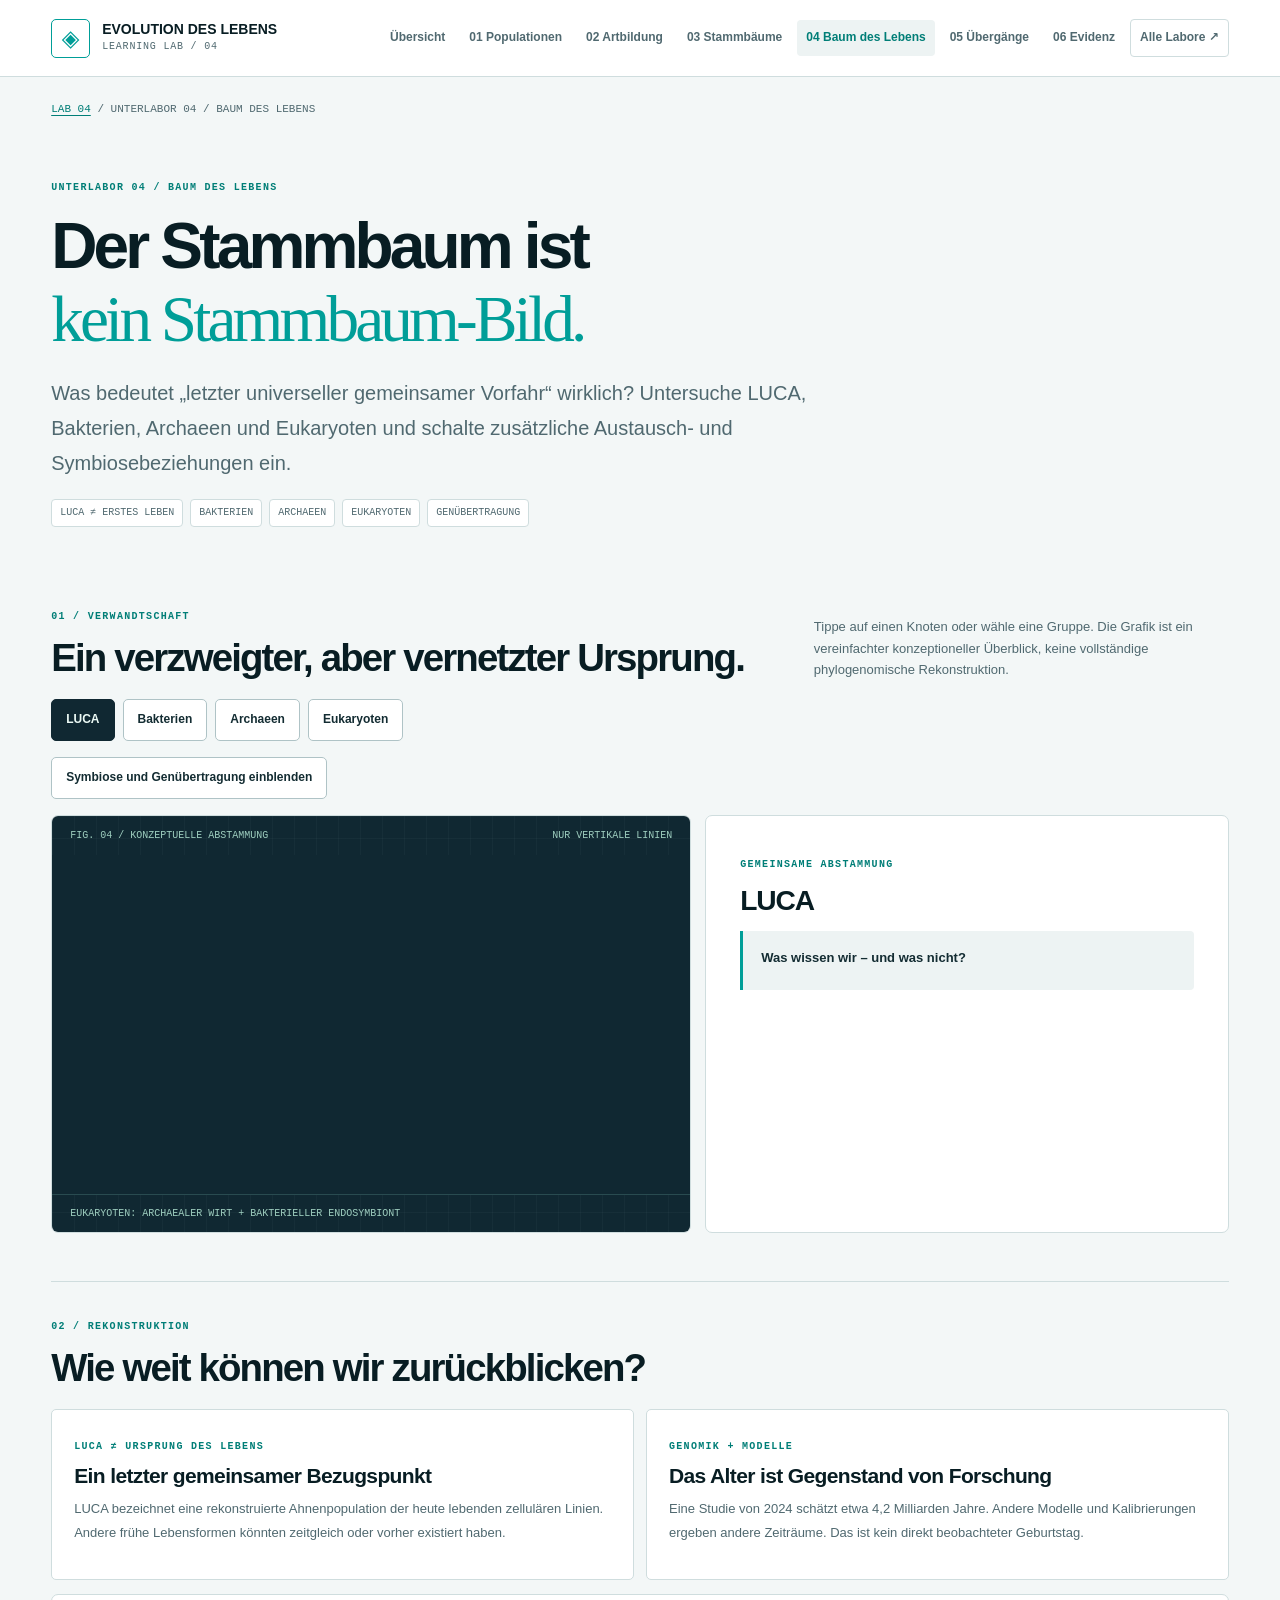
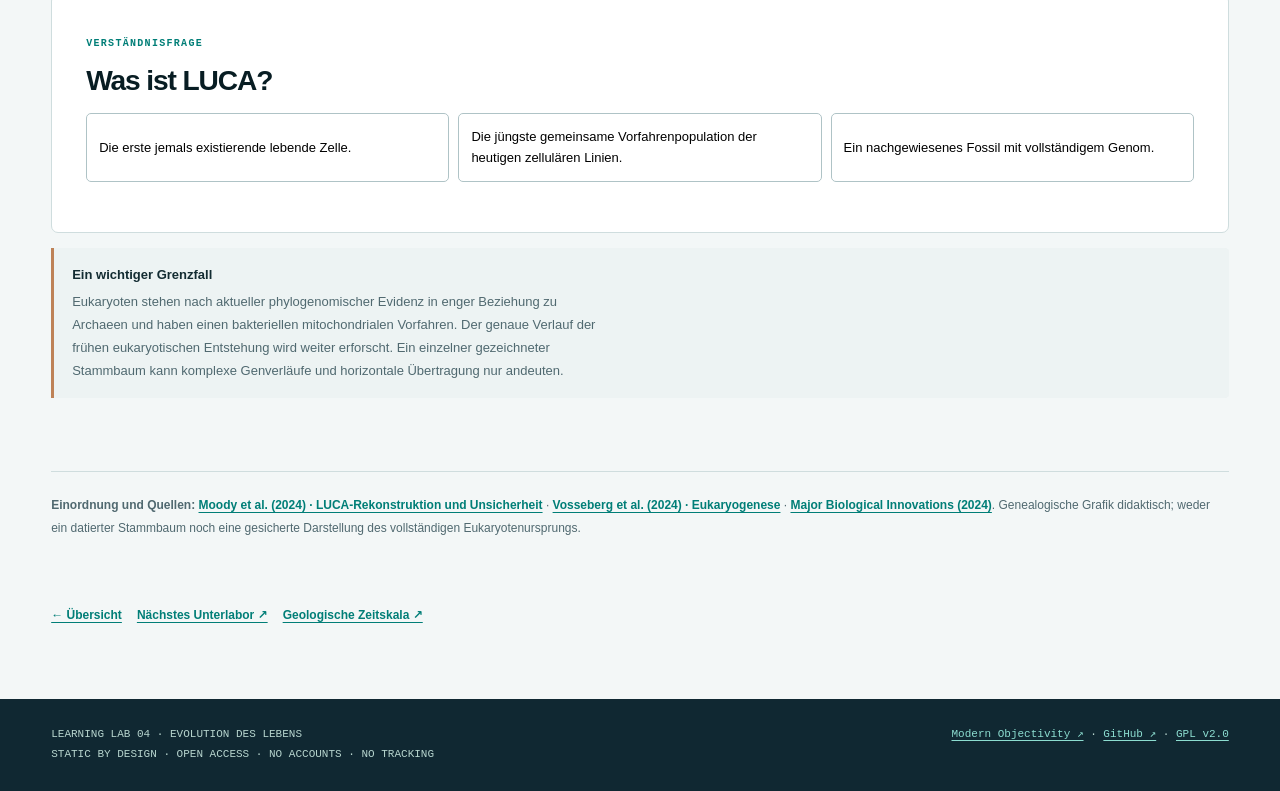
==== 04_baum_des_lebens.html @ 4cb16451 "feat: add interactive phylogenetic inference and LUCA tree exploration" ====
<!doctype html><html lang="de"><head><meta charset="utf-8"><meta name="viewport" content="width=device-width,initial-scale=1"><meta name="theme-color" content="#f3f7f7"><meta name="description" content="Was bedeutet „letzter universeller gemeinsamer Vorfahr“ wirklich? Untersuche LUCA, Bakterien, Archaeen und Eukaryoten und schalte zusätzliche Austausch- und Symbiosebeziehungen ein."><title>LUCA und der Baum des Lebens – Evolution des Lebens · LAB 04</title>
<link rel="stylesheet" href="modern-objectivity.css"><link rel="stylesheet" href="evolution.css"><script defer src="evolution-labs.js"></script></head>
<body data-module="04"><a class="ev-skip" href="#main">Zum Inhalt springen</a>
<header class="ev-header"><div class="ev-wrap ev-header-inner"><a class="ev-brand" href="index.html"><span aria-hidden="true">◈</span><span><strong>EVOLUTION DES LEBENS</strong><small>LEARNING LAB / 04</small></span></a><nav class="ev-nav" aria-label="Labornavigation"><a href="index.html">Übersicht</a><a href="01_populationen.html">01 Populationen</a><a href="02_artbildung.html">02 Artbildung</a><a href="03_stammbaeume.html">03 Stammbäume</a><a href="04_baum_des_lebens.html" aria-current="page">04 Baum des Lebens</a><a href="05_uebergaenge.html">05 Übergänge</a><a href="06_evidenz.html">06 Evidenz</a><a class="ev-home" href="https://philippklinz.github.io/learning-labs/">Alle Labore ↗</a></nav></div></header>
<main id="main" class="ev-wrap"><div class="ev-crumb"><a href="index.html">LAB 04</a> / UNTERLABOR 04 / BAUM DES LEBENS</div><section class="ev-intro"><span class="ev-eye">UNTERLABOR 04 / BAUM DES LEBENS</span><h1>Der Stammbaum ist<br><em>kein Stammbaum-Bild.</em></h1><p>Was bedeutet „letzter universeller gemeinsamer Vorfahr“ wirklich? Untersuche LUCA, Bakterien, Archaeen und Eukaryoten und schalte zusätzliche Austausch- und Symbiosebeziehungen ein.</p><div class="ev-tags"><span>LUCA ≠ ERSTES LEBEN</span><span>BAKTERIEN</span><span>ARCHAEEN</span><span>EUKARYOTEN</span><span>GENÜBERTRAGUNG</span></div></section>

<section class="ev-lab-section"><div class="ev-lab-head"><div><span class="ev-eye">01 / VERWANDTSCHAFT</span><h2>Ein verzweigter, aber vernetzter Ursprung.</h2></div><p>Tippe auf einen Knoten oder wähle eine Gruppe. Die Grafik ist ein vereinfachter konzeptioneller Überblick, keine vollständige phylogenomische Rekonstruktion.</p></div>
<div class="ev-buttons" id="life-nodes" role="group" aria-label="Lebensgruppen ansehen">
<button type="button" class="ev-button" data-node="luca" aria-pressed="true">LUCA</button>
<button type="button" class="ev-button" data-node="bacteria" aria-pressed="false">Bakterien</button>
<button type="button" class="ev-button" data-node="archaea" aria-pressed="false">Archaeen</button>
<button type="button" class="ev-button" data-node="euk" aria-pressed="false">Eukaryoten</button></div>
<div class="ev-buttons"><button type="button" id="life-connections" class="ev-button" aria-pressed="false">Symbiose und Genübertragung einblenden</button></div>
<div class="ev-grid"><div class="ev-pane"><div class="ev-dark"><div class="ev-dark-head"><span>FIG. 04 / KONZEPTUELLE ABSTAMMUNG</span><span id="life-mode-label">NUR VERTIKALE LINIEN</span></div>
<svg id="life-tree" class="ev-chart" viewBox="0 0 640 340" role="img" aria-label="Vereinfachte Beziehungen von LUCA zu Bakterien, Archaeen und Eukaryoten. Verbindungswege können eingeschaltet werden."></svg><div class="ev-dark-foot">EUKARYOTEN: ARCHAEALER WIRT + BAKTERIELLER ENDOSYMBIONT</div></div></div>
<div class="ev-pane"><div class="ev-pad"><span class="ev-eye" id="life-tag">GEMEINSAME ABSTAMMUNG</span><h3 id="life-title">LUCA</h3><p id="life-description"></p><div class="ev-info"><strong>Was wissen wir – und was nicht?</strong><p id="life-limit"></p></div><p style="margin-top:18px" id="life-source"></p></div></div></div></section>
<section class="ev-lab-section"><div class="ev-lab-head"><div><span class="ev-eye">02 / REKONSTRUKTION</span><h2>Wie weit können wir zurückblicken?</h2></div></div>
<div class="ev-case"><article class="ev-case-card"><span class="ev-eye">LUCA ≠ URSPRUNG DES LEBENS</span><h3>Ein letzter gemeinsamer Bezugspunkt</h3><p>LUCA bezeichnet eine rekonstruierte Ahnenpopulation der heute lebenden zellulären Linien. Andere frühe Lebensformen könnten zeitgleich oder vorher existiert haben.</p></article>
<article class="ev-case-card"><span class="ev-eye">GENOMIK + MODELLE</span><h3>Das Alter ist Gegenstand von Forschung</h3><p>Eine Studie von 2024 schätzt etwa 4,2 Milliarden Jahre. Andere Modelle und Kalibrierungen ergeben andere Zeiträume. Das ist kein direkt beobachteter Geburtstag.</p></article></div>
<div class="ev-pane ev-pad" style="margin-top:14px"><span class="ev-eye">VERSTÄNDNISFRAGE</span><h3>Was ist LUCA?</h3><div class="ev-answer" id="life-question" data-answer="1"><button type="button">Die erste jemals existierende lebende Zelle.</button><button type="button">Die jüngste gemeinsame Vorfahrenpopulation der heutigen zellulären Linien.</button><button type="button">Ein nachgewiesenes Fossil mit vollständigem Genom.</button></div><div class="ev-feedback" id="life-quiz-feedback" role="status" aria-live="polite"></div></div>
<div class="ev-info warning" style="margin-top:15px"><strong>Ein wichtiger Grenzfall</strong><p>Eukaryoten stehen nach aktueller phylogenomischer Evidenz in enger Beziehung zu Archaeen und haben einen bakteriellen mitochondrialen Vorfahren. Der genaue Verlauf der frühen eukaryotischen Entstehung wird weiter erforscht. Ein einzelner gezeichneter Stammbaum kann komplexe Genverläufe und horizontale Übertragung nur andeuten.</p></div>
</section><section class="ev-scientific" aria-label="Wissenschaftliche Quellen"><strong>Einordnung und Quellen:</strong> <a href="https://www.nature.com/articles/s41559-024-02461-1" target="_blank" rel="noopener noreferrer">Moody et al. (2024) · LUCA-Rekonstruktion und Unsicherheit</a> · <a href="https://www.nature.com/articles/s41586-024-07677-6" target="_blank" rel="noopener noreferrer">Vosseberg et al. (2024) · Eukaryogenese</a> · <a href="https://pmc.ncbi.nlm.nih.gov/articles/PMC11071111/" target="_blank" rel="noopener noreferrer">Major Biological Innovations (2024)</a>. Genealogische Grafik didaktisch; weder ein datierter Stammbaum noch eine gesicherte Darstellung des vollständigen Eukaryotenursprungs.</section><nav class="ev-bottom-nav" aria-label="Weiterlernen"><a href="index.html">← Übersicht</a><a href="05_uebergaenge.html">Nächstes Unterlabor ↗</a><a href="https://philippklinz.github.io/lab-early-earth/02_zeitmassstab.html">Geologische Zeitskala ↗</a></nav></main>
<footer class="ev-footer"><div class="ev-wrap ev-footer-inner"><span>LEARNING LAB 04 · EVOLUTION DES LEBENS<br>STATIC BY DESIGN · OPEN ACCESS · NO ACCOUNTS · NO TRACKING</span><span><a href="https://philippklinz.github.io/modern-objectivity-style/">Modern Objectivity ↗</a> · <a href="https://github.com/philippklinz/lab-evolution">GitHub ↗</a> · <a href="LICENSE">GPL v2.0</a></span></div></footer></body></html>
---- modern-objectivity.css ----
/*
Modern Objectivity — Laboratory Style Kit v0.1
GPL-2.0-only • practical reference implementation, not a universal brand.
Semantic tokens are intentionally overridable for each laboratory stage.
*/
:root {
  color-scheme: light;
  --mo-font: "Liberation Sans", "DejaVu Sans", Arial, sans-serif;
  --mo-mono: "Liberation Mono", "DejaVu Sans Mono", Consolas, monospace;
  --mo-serif: "Liberation Serif", Georgia, serif;
  --mo-bg: #f3f7f7;
  --mo-surface: #ffffff;
  --mo-surface-2: #edf3f3;
  --mo-surface-3: #e3eded;
  --mo-text: #132c32;
  --mo-text-strong: #081d23;
  --mo-muted: #506970;
  --mo-border: #cfddde;
  --mo-border-strong: #afc3c6;
  --mo-accent: #007e77;
  --mo-accent-active: #00625f;
  --mo-accent-light: #d9f5ef;
  --mo-accent-glow: #13d4b8;
  --mo-focus: #0b9fbe;
  --mo-danger: #b83d42;
  --mo-danger-bg: #fff0f0;
  --mo-warning: #986213;
  --mo-warning-bg: #fff4dd;
  --mo-ok: #147b58;
  --mo-ok-bg: #e1f6eb;
  --mo-info: #285f9c;
  --mo-info-bg: #e9f3fc;
  --mo-rail: #0b1d23;
  --mo-rail-text: #e0f2f2;
  --mo-rail-muted: #94b0b5;
  --mo-shadow: 0 14px 40px rgba(12, 45, 50, .07);
  --mo-radius: 9px;
  --mo-radius-sm: 5px;
  --mo-space-1: 4px;
  --mo-space-2: 8px;
  --mo-space-3: 12px;
  --mo-space-4: 16px;
  --mo-space-5: 20px;
  --mo-space-6: 24px;
  --mo-space-8: 32px;
  --mo-space-10: 40px;
  --mo-space-12: 48px;
  --mo-page-width: 1280px;
}
[data-theme="dark"] {
  color-scheme: dark;
  --mo-bg: #08191e;
  --mo-surface: #10272d;
  --mo-surface-2: #162f35;
  --mo-surface-3: #1e3a42;
  --mo-text: #d7e8e9;
  --mo-text-strong: #f4fbfa;
  --mo-muted: #a2bac0;
  --mo-border: #2a4a52;
  --mo-border-strong: #41616b;
  --mo-accent: #49d9c6;
  --mo-accent-active: #82eee0;
  --mo-accent-light: #16443f;
  --mo-accent-glow: #5ef6dd;
  --mo-focus: #81d8ff;
  --mo-danger: #ff949b;
  --mo-danger-bg: #3c252a;
  --mo-warning: #f5ca75;
  --mo-warning-bg: #3c321f;
  --mo-ok: #7ee6b8;
  --mo-ok-bg: #173d34;
  --mo-info: #9ccaff;
  --mo-info-bg: #20354d;
  --mo-shadow: 0 16px 44px rgba(0, 0, 0, .18);
}
*, *::before, *::after { box-sizing: border-box; }
html { scroll-behavior: smooth; scroll-padding-top: 24px; }
body { margin: 0; background: var(--mo-bg); color: var(--mo-text); font: 400 15px/1.62 var(--mo-font); -webkit-font-smoothing: antialiased; }
button, input, textarea, select { font: inherit; }
button { cursor: pointer; }
a { color: var(--mo-accent); text-underline-offset: 3px; }
a:hover { color: var(--mo-accent-active); }
:focus-visible { outline: 3px solid var(--mo-focus) !important; outline-offset: 3px; }
::selection { background: var(--mo-accent); color: #fff; }
h1,h2,h3,h4,p,figure { margin-top: 0; }
h1,h2,h3,h4 { color: var(--mo-text-strong); line-height: 1.18; letter-spacing: -.028em; }
h1 { font-size: clamp(2.4rem, 5vw, 4.8rem); font-weight: 650; }
h2 { font-size: clamp(1.6rem, 2.5vw, 2.6rem); font-weight: 650; }
h3 { font-size: 1.12rem; letter-spacing: -.015em; }
p { max-width: 75ch; }
small, .mo-small { font-size: .81rem; }
.mo-mono, code, pre, kbd { font-family: var(--mo-mono); font-variant-numeric: tabular-nums; }
code { font-size: .89em; }
.mo-tabular { font-variant-numeric: tabular-nums; font-feature-settings: "tnum"; }
.mo-muted { color: var(--mo-muted); }
.mo-eyebrow, .mo-kicker { display:block; font: 700 11px/1.5 var(--mo-mono); text-transform: uppercase; letter-spacing: .13em; color: var(--mo-accent); }
.mo-kicker { margin-bottom: 12px; }
.mo-lead { font-size: clamp(1.05rem, 1.6vw, 1.3rem); line-height: 1.65; color: var(--mo-muted); max-width: 69ch; }
.mo-strong { font-weight: 700; }
.mo-rule { border: 0; border-top: 1px solid var(--mo-border); margin: 28px 0; }
.mo-sr-only { position: absolute!important; width:1px!important; height:1px!important; overflow:hidden!important; clip:rect(0,0,0,0)!important; white-space:nowrap!important; }

/* Shell / page */
.mo-shell { display:grid; grid-template-columns: 254px minmax(0,1fr); min-height:100vh; }
.mo-sidebar { background: var(--mo-rail); color: var(--mo-rail-text); padding: 28px 18px; min-width:0; position:sticky; top:0; height:100vh; overflow-y:auto; display:flex; flex-direction:column; gap:28px; }
.mo-brand { display:flex; align-items:center; gap:12px; text-decoration:none; color:var(--mo-rail-text); line-height:1.2; font-weight:700; letter-spacing:.01em; font-size:14px; }
.mo-brand:hover { color:var(--mo-rail-text); }
.mo-brand-mark { width:35px; height:35px; flex:none; display:grid; place-items:center; color:#71eedb; background:linear-gradient(135deg,#123f40,#0b232a); border:1px solid #39746f; border-radius:8px; font:700 18px var(--mo-mono); }
.mo-brand small { display:block; margin-top:3px; color:var(--mo-rail-muted); font:400 10px var(--mo-mono); letter-spacing:.08em; text-transform:uppercase; }
.mo-nav-group { margin-bottom:17px; }
.mo-nav-title { font:700 10px/1.5 var(--mo-mono); color:#7ca5a8; text-transform:uppercase; letter-spacing:.15em; padding:0 12px; margin-bottom:7px; }
.mo-nav { display:grid; gap:3px; }
.mo-nav a { display:flex; align-items:center; justify-content:space-between; gap:8px; padding:9px 12px; border-radius:6px; color:var(--mo-rail-muted); text-decoration:none; font-size:13px; transition:background .15s,color .15s; }
.mo-nav a:hover,.mo-nav a[aria-current="page"],.mo-nav a.is-active { color:#f0ffff; background:#18363c; }
.mo-nav a[aria-current="page"]::after,.mo-nav a.is-active::after { content:""; width:5px; height:5px; border-radius:50%; background:#5ae6ce; }
.mo-sidebar-foot { margin-top:auto; padding:15px 12px 0; border-top:1px solid #2d4b50; color:var(--mo-rail-muted); font:11px/1.6 var(--mo-mono); }
.mo-main { min-width:0; }
.mo-topbar { display:flex; justify-content:space-between; align-items:center; gap:16px; min-height:68px; border-bottom:1px solid var(--mo-border); padding:14px clamp(22px,4vw,56px); background:var(--mo-surface); }
.mo-topbar-path { font:12px var(--mo-mono); color:var(--mo-muted); word-break:break-word; }
.mo-topbar-path strong { color:var(--mo-text-strong); font-weight:700; }
.mo-topbar-actions { display:flex; gap:9px; align-items:center; flex-wrap:wrap; }
.mo-content { width:min(100%, var(--mo-page-width)); margin:0 auto; padding:38px clamp(20px,4vw,56px) 90px; }
.mo-section { padding-top:46px; padding-bottom:46px; border-bottom:1px solid var(--mo-border); }
.mo-section-head { display:flex; justify-content:space-between; align-items:end; gap:22px; margin-bottom:25px; }
.mo-section-head h2 { margin:0 0 7px; }
.mo-section-head p { margin:0; color:var(--mo-muted); }
.mo-hero { position:relative; isolation:isolate; overflow:hidden; background:#0b2229; border-radius:14px; padding:clamp(30px,6vw,74px); color:#e5f6f4; min-height:385px; display:flex; flex-direction:column; justify-content:center; margin-bottom:12px; }
.mo-hero::before { content:""; position:absolute; inset:0; z-index:-2; background-image:linear-gradient(rgba(111,199,192,.06) 1px,transparent 1px),linear-gradient(90deg,rgba(111,199,192,.06) 1px,transparent 1px); background-size:32px 32px; mask-image:linear-gradient(to left,black,transparent 80%); }
.mo-hero::after { content:""; position:absolute; right:-110px; top:-125px; width:490px; aspect-ratio:1; z-index:-1; background:radial-gradient(circle at 45% 45%,transparent 18%,rgba(48,235,199,.46) 18.3%,transparent 18.8%,transparent 31%,rgba(48,235,199,.24) 31.3%,transparent 31.8%,transparent 49%,rgba(48,235,199,.14) 49.3%,transparent 49.8%); transform:rotate(-18deg); }
.mo-hero h1 { color:#fff; max-width:720px; margin:18px 0 18px; letter-spacing:-.055em; }
.mo-hero p { color:#b1d3d5; font-size:18px; max-width:590px; }
.mo-hero .mo-eyebrow { color:#64e8d1; }
.mo-hero-actions { display:flex; gap:10px; flex-wrap:wrap; margin-top:17px; }

/* Layout */
.mo-grid { display:grid; gap:16px; }
.mo-grid-2 { grid-template-columns:repeat(2,minmax(0,1fr)); }
.mo-grid-3 { grid-template-columns:repeat(3,minmax(0,1fr)); }
.mo-grid-4 { grid-template-columns:repeat(4,minmax(0,1fr)); }
.mo-flex { display:flex; align-items:center; gap:12px; }
.mo-between { display:flex; align-items:center; justify-content:space-between; gap:12px; }
.mo-wrap { flex-wrap:wrap; }
.mo-stack { display:grid; gap:14px; }
.mo-panel, .mo-card { background:var(--mo-surface); border:1px solid var(--mo-border); border-radius:var(--mo-radius); }
.mo-panel { padding:24px; }
.mo-card { padding:22px; box-shadow:var(--mo-shadow); }
.mo-card-head { display:flex; justify-content:space-between; align-items:center; gap:12px; margin-bottom:15px; }
.mo-card-head h3 { margin:0; }
.mo-stat { display:flex; flex-direction:column; gap:5px; min-width:0; }
.mo-stat-value { font:650 clamp(1.6rem,2.6vw,2.4rem)/1.13 var(--mo-mono); color:var(--mo-text-strong); letter-spacing:-.055em; }
.mo-stat-label { font-size:12px; color:var(--mo-muted); }
.mo-stat-foot { font:11px var(--mo-mono); color:var(--mo-accent); margin-top:8px; }

/* Controls */
.mo-btn { display:inline-flex; align-items:center; justify-content:center; gap:8px; appearance:none; padding:10px 15px; min-height:39px; color:var(--mo-text); background:var(--mo-surface); border:1px solid var(--mo-border-strong); border-radius:var(--mo-radius-sm); font:700 12px/1.3 var(--mo-font); text-decoration:none; transition:background .13s,border-color .13s,transform .13s; white-space:nowrap; }
.mo-btn:hover { background:var(--mo-surface-2); color:var(--mo-text-strong); border-color:var(--mo-accent); }
.mo-btn:active { transform:translateY(1px); }
.mo-btn:disabled { opacity:.48; cursor:not-allowed; transform:none; }
.mo-btn-primary { color:#fff; background:#007e77; border-color:#007e77; }
.mo-btn-primary:hover { color:#fff; background:#00635e; border-color:#00635e; }
.mo-btn-quiet { background:transparent; border-color:transparent; }
.mo-btn-quiet:hover { background:var(--mo-surface-2); }
.mo-btn-danger { color:var(--mo-danger); border-color:var(--mo-danger); }
.mo-btn-sm { min-height:32px; padding:7px 11px; font-size:11px; }
.mo-btn-lg { min-height:47px; padding:12px 21px; }
.mo-btn-on-dark { background:#1a494a; color:#e9fffc; border-color:#3d817b; }
.mo-btn-on-dark:hover { background:#23605f; border-color:#69d7ca; color:#fff; }
.mo-field { display:grid; gap:7px; min-width:0; }
.mo-field-label { font-size:12px; font-weight:700; color:var(--mo-text-strong); }
.mo-field-help { font-size:11px; color:var(--mo-muted); }
.mo-input,.mo-select,.mo-textarea { width:100%; min-height:41px; border:1px solid var(--mo-border-strong); border-radius:var(--mo-radius-sm); background:var(--mo-surface); color:var(--mo-text-strong); padding:9px 11px; outline:none; }
.mo-input::placeholder,.mo-textarea::placeholder { color:var(--mo-muted); opacity:.85; }
.mo-input:focus,.mo-select:focus,.mo-textarea:focus { border-color:var(--mo-accent); box-shadow:0 0 0 3px var(--mo-accent-light); }
.mo-input:disabled,.mo-select:disabled { opacity:.55; }
.mo-input[aria-invalid="true"] { border-color:var(--mo-danger); }
.mo-textarea { min-height:106px; resize:vertical; }
.mo-check { display:inline-flex; align-items:center; gap:9px; color:var(--mo-text); font-size:13px; cursor:pointer; }
.mo-check input { accent-color:var(--mo-accent); width:17px; height:17px; }
.mo-range { width:100%; accent-color:var(--mo-accent); cursor:pointer; }
.mo-switch { display:inline-flex; align-items:center; gap:10px; font-size:12px; cursor:pointer; }
.mo-switch input { appearance:none; width:38px; height:22px; border-radius:30px; border:1px solid var(--mo-border-strong); background:var(--mo-surface-3); position:relative; transition:background .15s; }
.mo-switch input::after { content:""; width:16px; height:16px; top:2px; left:2px; border-radius:50%; position:absolute; background:var(--mo-muted); transition:transform .15s, background .15s; }
.mo-switch input:checked { background:var(--mo-accent); border-color:var(--mo-accent); }
.mo-switch input:checked::after { transform:translateX(16px); background:#fff; }
.mo-switch input:focus-visible { outline:3px solid var(--mo-focus); outline-offset:2px; }

/* Status, notes, progress */
.mo-badge { display:inline-flex; gap:7px; align-items:center; min-height:23px; padding:2px 8px; font:700 10px/1.4 var(--mo-mono); text-transform:uppercase; letter-spacing:.045em; border:1px solid var(--mo-border); border-radius:4px; color:var(--mo-muted); background:var(--mo-surface-2); }
.mo-badge::before { content:""; width:6px; height:6px; border-radius:50%; background:currentColor; }
.mo-badge-success { color:var(--mo-ok); border-color:color-mix(in srgb,var(--mo-ok) 25%,var(--mo-border)); background:var(--mo-ok-bg); }
.mo-badge-warning { color:var(--mo-warning); border-color:color-mix(in srgb,var(--mo-warning) 25%,var(--mo-border)); background:var(--mo-warning-bg); }
.mo-badge-danger { color:var(--mo-danger); border-color:color-mix(in srgb,var(--mo-danger) 25%,var(--mo-border)); background:var(--mo-danger-bg); }
.mo-badge-info { color:var(--mo-info); border-color:color-mix(in srgb,var(--mo-info) 25%,var(--mo-border)); background:var(--mo-info-bg); }
.mo-note { display:flex; align-items:flex-start; gap:13px; padding:14px 16px; border-left:3px solid var(--mo-accent); background:var(--mo-accent-light); color:var(--mo-text); border-radius:0 var(--mo-radius-sm) var(--mo-radius-sm) 0; font-size:13px; }
.mo-note-warning { border-color:var(--mo-warning); background:var(--mo-warning-bg); }
.mo-note-danger { border-color:var(--mo-danger); background:var(--mo-danger-bg); }
.mo-progress { height:6px; width:100%; overflow:hidden; border-radius:10px; background:var(--mo-surface-3); }
.mo-progress > span { display:block; height:100%; border-radius:10px; background:var(--mo-accent); transition:width .25s ease; }
.mo-meter { display:grid; gap:8px; }
.mo-meter-label { display:flex; justify-content:space-between; font:11px var(--mo-mono); gap:8px; color:var(--mo-muted); }
.mo-meter-label strong { color:var(--mo-text-strong); }

/* Tabs */
.mo-tabs { display:flex; gap:4px; flex-wrap:wrap; border-bottom:1px solid var(--mo-border); margin-bottom:19px; }
.mo-tab { appearance:none; background:transparent; border:0; border-bottom:2px solid transparent; color:var(--mo-muted); padding:10px 15px 12px; margin-bottom:-1px; font:700 12px var(--mo-font); }
.mo-tab[aria-selected="true"] { color:var(--mo-accent); border-bottom-color:var(--mo-accent); }
.mo-tab:hover { color:var(--mo-text-strong); background:var(--mo-surface-2); }
[role="tabpanel"][hidden] { display:none!important; }

/* Tables and data */
.mo-table-wrap { width:100%; overflow-x:auto; border:1px solid var(--mo-border); border-radius:var(--mo-radius); background:var(--mo-surface); }
.mo-table { border-collapse:collapse; width:100%; min-width:550px; font-size:12px; font-variant-numeric:tabular-nums; }
.mo-table th { text-align:left; font:700 10px/1.4 var(--mo-mono); color:var(--mo-muted); text-transform:uppercase; letter-spacing:.06em; background:var(--mo-surface-2); padding:13px 15px; border-bottom:1px solid var(--mo-border); white-space:nowrap; }
.mo-table td { padding:13px 15px; border-bottom:1px solid var(--mo-border); vertical-align:middle; color:var(--mo-text); }
.mo-table tbody tr:last-child td { border-bottom:0; }
.mo-table tbody tr:hover { background:var(--mo-surface-2); }
.mo-table td.mo-num, .mo-table th.mo-num { text-align:right; font-family:var(--mo-mono); }
.mo-table td strong { color:var(--mo-text-strong); }
.mo-table-muted { color:var(--mo-muted); }
.mo-positive { color:var(--mo-ok); }
.mo-negative { color:var(--mo-danger); }

/* Visual media */
.mo-chart { position:relative; min-height:180px; width:100%; border:1px solid var(--mo-border); border-radius:var(--mo-radius); overflow:hidden; background:var(--mo-surface); }
.mo-chart svg { display:block; width:100%; height:auto; }
.mo-chart-grid { stroke:var(--mo-border); stroke-width:1; }
.mo-chart-line { stroke:var(--mo-accent); stroke-width:2.4; fill:none; vector-effect:non-scaling-stroke; }
.mo-chart-area { fill:var(--mo-accent); fill-opacity:.10; }
.mo-chart-label { fill:var(--mo-muted); font:10px var(--mo-mono); }
.mo-code { border:1px solid var(--mo-border); background:var(--mo-surface-2); border-radius:var(--mo-radius); overflow:auto; padding:20px; font:12px/1.7 var(--mo-mono); color:var(--mo-text); white-space:pre; tab-size:2; }
.mo-swatch { overflow:hidden; border:1px solid var(--mo-border); border-radius:var(--mo-radius); background:var(--mo-surface); }
.mo-swatch-fill { height:81px; }
.mo-swatch-caption { padding:11px 12px; display:grid; gap:3px; }
.mo-swatch-caption strong { font-size:12px; }
.mo-swatch-caption code { font-size:11px; color:var(--mo-muted); }
.mo-steps { list-style:none; padding:0; margin:0; display:grid; gap:9px; }
.mo-steps li { display:flex; align-items:flex-start; gap:14px; font-size:13px; }
.mo-steps li span:first-child { width:30px; height:30px; background:var(--mo-accent-light); color:var(--mo-accent); font:700 11px var(--mo-mono); display:grid; place-items:center; border-radius:5px; flex:none; }
.mo-toast { position:fixed; z-index:100; right:25px; bottom:25px; border:1px solid var(--mo-border-strong); border-left:4px solid var(--mo-accent); border-radius:6px; background:var(--mo-surface); color:var(--mo-text-strong); box-shadow:var(--mo-shadow); padding:15px 19px; max-width:min(360px,calc(100vw - 30px)); font-size:13px; }
.mo-toast[hidden] { display:none; }
.mo-placeholder { border:1px dashed var(--mo-border-strong); border-radius:var(--mo-radius); padding:25px; text-align:center; color:var(--mo-muted); }
.mo-tag { font:700 10px var(--mo-mono); padding:4px 7px; border-radius:4px; background:var(--mo-surface-2); border:1px solid var(--mo-border); color:var(--mo-muted); }
.mo-mark { color:var(--mo-accent); }

/* Responsive */
@media (max-width:1100px) { .mo-grid-4 {grid-template-columns:repeat(2,minmax(0,1fr))} }
@media (max-width:900px) {
  .mo-shell { display:block; }
  .mo-sidebar { position:relative; height:auto; padding:14px 18px; gap:12px; }
  .mo-sidebar nav { display:flex; gap:12px; overflow:auto; scrollbar-width:thin; }
  .mo-nav-group { margin:0; flex:none; }
  .mo-nav-title,.mo-sidebar-foot { display:none; }
  .mo-nav { display:flex; }
  .mo-nav a {white-space:nowrap; padding:7px 10px}
  .mo-topbar {padding:14px 20px}
  .mo-content {padding:24px 18px 70px}
  .mo-section {padding:34px 0}
}
@media (max-width:640px) {
  .mo-grid-2,.mo-grid-3,.mo-grid-4 {grid-template-columns:1fr}
  .mo-section-head {display:block}
  .mo-section-head > :last-child {margin-top:13px}
  .mo-topbar {align-items:start;flex-wrap:wrap}
  .mo-panel,.mo-card {padding:17px}
  .mo-hero {min-height:360px; padding:28px 22px}
  .mo-hero::after {right:-220px}
  .mo-stat-value {font-size:2rem}
}
@media (prefers-reduced-motion:reduce) {
  html {scroll-behavior:auto}
  *,*::before,*::after { animation-duration:.01ms!important; animation-iteration-count:1!important; transition-duration:.01ms!important; }
}
---- evolution.css ----
/* LAB 04 — Evolution des Lebens / Modern Objectivity extension, no external runtime. */
:root{--ev-dark:#102832;--ev-signal:#009e98;--ev-line:var(--mo-border);--ev-muted:var(--mo-muted)}
*{box-sizing:border-box}
body{min-width:320px;background:var(--mo-bg);margin:0;color:var(--mo-text);font-family:var(--mo-font);line-height:1.65}
a{color:var(--mo-accent)}
.ev-wrap{width:100%;max-width:1380px;min-width:0;margin:0 auto;padding-left:clamp(18px,4vw,60px);padding-right:clamp(18px,4vw,60px)}
.ev-wrap>*{min-width:0}
.ev-header{background:var(--mo-surface);border-bottom:1px solid var(--ev-line)}
.ev-header-inner{display:flex;align-items:center;justify-content:space-between;flex-wrap:wrap;min-height:76px;gap:14px;padding-top:13px;padding-bottom:13px}
.ev-brand{display:flex;gap:12px;align-items:center;color:var(--mo-text-strong);text-decoration:none}
.ev-brand span:first-child{height:39px;width:39px;flex:none;border:1px solid var(--ev-signal);border-radius:5px;display:grid;place-items:center;color:var(--ev-signal);font-size:23px}
.ev-brand strong{display:block;font-size:14px;line-height:1.2}
.ev-brand small{display:block;font:10px/1.7 var(--mo-mono);letter-spacing:.08em;color:var(--ev-muted)}
.ev-nav{display:flex;flex-wrap:wrap;gap:2px 6px;align-items:center;min-width:0}
.ev-nav a{padding:8px 9px;border-radius:4px;text-decoration:none;font-size:12px;font-weight:650;color:var(--ev-muted);white-space:nowrap}
.ev-nav a:hover,.ev-nav a[aria-current=page]{background:var(--mo-surface-2);color:var(--mo-accent)}
.ev-nav .ev-home{border:1px solid var(--ev-line)}
.ev-skip{position:absolute;left:10px;top:-100px;background:white;z-index:10;padding:12px}
.ev-skip:focus{top:10px}
.ev-crumb{padding-top:23px;font:11px/1.7 var(--mo-mono);color:var(--ev-muted)}
.ev-eye{font:700 10px/1.6 var(--mo-mono);letter-spacing:.13em;text-transform:uppercase;color:var(--mo-accent)}
.ev-hero{display:grid;grid-template-columns:minmax(0,1fr) minmax(0,.75fr);gap:clamp(22px,4vw,80px);align-items:center;padding-top:58px;padding-bottom:64px}
.ev-hero h1{font-size:clamp(48px,6vw,86px);letter-spacing:-.065em;line-height:1.04;margin:16px 0 24px}
.ev-hero h1 em,.ev-intro h1 em{font:400 1.02em var(--mo-serif);color:var(--ev-signal)}
.ev-hero p,.ev-intro p{font-size:clamp(16px,1.6vw,20px);line-height:1.75;color:var(--ev-muted);max-width:75ch}
.ev-actions{display:flex;gap:10px;flex-wrap:wrap;margin:27px 0 0}
.ev-button,.ev-action{display:inline-flex;align-items:center;justify-content:center;gap:7px;background:var(--mo-surface);border:1px solid var(--mo-border-strong);color:var(--mo-text);text-decoration:none;padding:10px 14px;border-radius:5px;font:700 12px/1.4 var(--mo-font);min-height:42px;cursor:pointer}
.ev-button:hover,.ev-action:hover{border-color:var(--ev-signal)}
.ev-button[aria-pressed=true]{background:var(--ev-dark);color:#ecfaf5;border-color:var(--ev-dark)}
.ev-button.primary,.ev-action.primary{background:#007e77;color:white;border-color:#007e77}
.ev-button:disabled{opacity:.5;cursor:default}
.ev-button:focus-visible,.ev-action:focus-visible{outline:3px solid var(--mo-focus);outline-offset:2px}
.ev-hero-graphic{min-width:0;background:var(--ev-dark);border-radius:9px;overflow:hidden}
.ev-hero-graphic svg{width:100%;height:auto;display:block}
.ev-hero-graphic figcaption{font:10px var(--mo-mono);color:#a8d5c8;padding:14px 19px;background:#0b2129}
.ev-tags{display:flex;flex-wrap:wrap;gap:7px;margin:18px 0}
.ev-tags span{font:10px/1.6 var(--mo-mono);color:var(--ev-muted);border:1px solid var(--ev-line);border-radius:4px;padding:5px 8px;background:var(--mo-surface)}
.ev-section{padding-top:55px;padding-bottom:60px}
.ev-section.alt{background:var(--mo-surface-2);border-top:1px solid var(--ev-line)}
.ev-section-heading{display:flex;justify-content:space-between;align-items:end;flex-wrap:wrap;gap:20px;margin-bottom:26px}
.ev-section-heading h2{font-size:clamp(30px,3.6vw,47px);letter-spacing:-.05em;margin:10px 0 0}
.ev-section-heading p{max-width:410px;font-size:13px;color:var(--ev-muted);margin:0}
.ev-card-grid{display:grid;grid-template-columns:repeat(3,minmax(0,1fr));gap:15px}
.ev-card{min-width:0;display:flex;flex-direction:column;border:1px solid var(--ev-line);background:var(--mo-surface);border-radius:7px;overflow:hidden}
.ev-card-art{height:125px;background:var(--ev-dark);display:grid;place-items:center;position:relative;overflow:hidden}
.ev-card-art:before,.ev-dark:before{content:"";position:absolute;inset:0;background-image:linear-gradient(#b5d7cd0a 1px,transparent 1px),linear-gradient(90deg,#b5d7cd0a 1px,transparent 1px);background-size:22px 22px;pointer-events:none}
.ev-card-art svg{height:104px;width:75%;max-width:250px;position:relative}
.ev-card-body{padding:23px;flex:1}
.ev-card-body h3{font-size:23px;letter-spacing:-.04em;margin:9px 0 11px}
.ev-card-body p{font-size:13px;color:var(--ev-muted);line-height:1.78;margin:0}
.ev-card-foot{display:flex;justify-content:space-between;align-items:center;gap:9px;padding:14px 20px;border-top:1px solid var(--ev-line);font-size:12px;font-weight:700}
.ev-tag{font:10px var(--mo-mono);background:#e4f4ec;color:#217659;border:1px solid #b8dccc;border-radius:3px;padding:4px 7px}
.ev-plain-grid{display:grid;grid-template-columns:repeat(3,minmax(0,1fr));gap:15px}
.ev-plain{padding:14px 0;border-top:1px solid var(--ev-line)}
.ev-plain strong{display:block;margin:10px 0;font-size:17px}
.ev-plain p{font-size:13px;color:var(--ev-muted);line-height:1.75}
.ev-intro{padding-top:54px;padding-bottom:27px}
.ev-intro h1{font-size:clamp(44px,5vw,73px);line-height:1.08;letter-spacing:-.06em;margin:15px 0 19px}
.ev-intro p{margin-bottom:12px}
.ev-lab-section{padding-top:30px;padding-bottom:48px}
.ev-lab-section+.ev-lab-section{border-top:1px solid var(--ev-line)}
.ev-lab-head{display:flex;justify-content:space-between;flex-wrap:wrap;align-items:end;gap:15px;margin-bottom:18px}
.ev-lab-head h2{font-size:clamp(27px,3vw,39px);letter-spacing:-.048em;margin:9px 0 0}
.ev-lab-head p{font-size:13px;max-width:415px;color:var(--ev-muted);margin:0}
.ev-grid{display:grid;grid-template-columns:minmax(0,1.1fr) minmax(0,.9fr);gap:14px}
.ev-grid>*,.ev-card-grid>*,.ev-metrics>*,.ev-plain-grid>*,.ev-choices>*{min-width:0;max-width:100%}
.ev-pane{border:1px solid var(--ev-line);border-radius:7px;background:var(--mo-surface);min-width:0;overflow:hidden}
.ev-pad{padding:clamp(20px,2.8vw,34px)}
.ev-pane h3{font-size:clamp(23px,2.2vw,30px);letter-spacing:-.04em;margin:10px 0}
.ev-pane p{font-size:13px;line-height:1.78;color:var(--ev-muted)}
.ev-dark{position:relative;background:var(--ev-dark);color:#cce5de;min-height:340px;overflow:hidden}
.ev-dark svg{display:block;width:100%;height:auto;position:relative;min-height:250px}
.ev-dark-head{position:relative;padding:14px 18px;font:10px var(--mo-mono);display:flex;justify-content:space-between;gap:10px;color:#9ecebf;flex-wrap:wrap}
.ev-dark-foot{position:relative;padding:13px 18px;font:10px var(--mo-mono);color:#9ecebf;border-top:1px solid #294b50}
.ev-chart{display:block;width:100%;height:auto;min-height:220px;background:var(--ev-dark)}
.ev-controls{display:grid;grid-template-columns:repeat(2,minmax(0,1fr));gap:10px 18px}
.ev-control{min-width:0;padding:10px 0;border-bottom:1px solid var(--ev-line)}
.ev-control label{display:flex;justify-content:space-between;gap:11px;align-items:baseline;font-size:12px;font-weight:700}
.ev-control strong{font:700 12px var(--mo-mono)}
.ev-control input[type=range]{display:block;width:100%;min-width:0;margin:8px 0;accent-color:var(--ev-signal)}
.ev-control input[type=number],.ev-control select{display:block;width:100%;min-width:0;padding:9px;background:var(--mo-surface);border:1px solid var(--mo-border-strong);border-radius:4px}
.ev-control small{font-size:11px;color:var(--ev-muted)}
.ev-buttons{display:flex;gap:8px;flex-wrap:wrap;margin:16px 0}
.ev-metrics{display:grid;grid-template-columns:repeat(3,minmax(0,1fr));gap:11px;margin:15px 0}
.ev-metric{border:1px solid var(--ev-line);border-radius:5px;padding:18px;background:var(--mo-surface)}
.ev-metric small{display:block;font:10px/1.6 var(--mo-mono);color:var(--ev-muted)}
.ev-metric strong{display:block;font:700 clamp(18px,2.4vw,27px)/1.45 var(--mo-mono);margin-top:7px;overflow-wrap:anywhere}
.ev-info{border-left:3px solid var(--ev-signal);background:var(--mo-surface-2);padding:16px 18px;font-size:13px;line-height:1.75;border-radius:0 4px 4px 0}
.ev-info strong{display:block;margin-bottom:5px}
.ev-info p{font-size:13px;line-height:1.75;margin:0;color:var(--ev-muted)}
.ev-info.warning{border-color:#be8257}
.ev-answer{display:grid;grid-template-columns:repeat(3,minmax(0,1fr));gap:9px;margin:16px 0}
.ev-answer button{padding:12px;border:1px solid var(--mo-border-strong);background:var(--mo-surface);border-radius:5px;text-align:left;min-height:68px;font-size:13px}
.ev-answer button.correct{background:#e0f5e8;border-color:#398366}
.ev-answer button.wrong{background:#f8e5dc;border-color:#b96d5e}
.ev-feedback{background:var(--mo-surface-2);border-left:3px solid var(--ev-signal);padding:13px 17px;font-size:13px;line-height:1.75;margin:13px 0}
.ev-feedback:empty{display:none}
.ev-progress{height:7px;background:var(--mo-border);border-radius:5px;overflow:hidden;margin:16px 0}
.ev-progress>div{height:100%;background:var(--ev-signal)}
.ev-field{display:grid;gap:7px;margin:16px 0}
.ev-field label{font-weight:700;font-size:13px}
.ev-field select{width:100%;min-width:0;background:var(--mo-surface);border:1px solid var(--mo-border-strong);padding:11px;border-radius:5px}
.ev-choices{display:grid;grid-template-columns:repeat(3,minmax(0,1fr));gap:9px;margin:17px 0}
.ev-choices button{padding:13px;border:1px solid var(--mo-border-strong);border-radius:5px;background:var(--mo-surface);text-align:left;font-size:13px}
.ev-choices button[aria-pressed=true]{background:#e2f2ed;border-color:var(--ev-signal)}
.ev-choices button:hover{border-color:var(--ev-signal)}
.ev-case{display:grid;grid-template-columns:minmax(0,1fr) minmax(0,1fr);gap:12px}
.ev-case>*{min-width:0}
.ev-case-card{background:var(--mo-surface);border:1px solid var(--ev-line);border-radius:5px;padding:22px}
.ev-case-card h3{font-size:21px;letter-spacing:-.03em;margin:8px 0}
.ev-case-card p{font-size:13px;color:var(--ev-muted);line-height:1.8}
.ev-case-card dt{font:700 10px var(--mo-mono);color:var(--mo-accent);margin-top:15px}
.ev-case-card dd{margin:5px 0 0;font-size:13px;line-height:1.75}
.ev-key{display:flex;gap:16px;flex-wrap:wrap;font:11px/1.7 var(--mo-mono);color:var(--ev-muted);margin:10px 0}
.ev-key b{display:inline-block;width:12px;height:9px;border-radius:2px;background:#009e98;margin-right:6px}
.ev-key .other{background:#d8a985}
.ev-table{width:100%;border-collapse:collapse;font-size:12px}
.ev-table th,.ev-table td{padding:11px;border-bottom:1px solid var(--ev-line);text-align:left}
.ev-table th{font:700 11px var(--mo-mono);color:var(--ev-muted)}
.ev-scientific{border-top:1px solid var(--ev-line);margin:25px 0;padding:22px 0;font-size:12px;line-height:1.85;color:var(--ev-muted)}
.ev-scientific a{font-weight:700}
.ev-bottom-nav{display:flex;flex-wrap:wrap;gap:15px;padding:20px 0 48px;font-size:12px;font-weight:700}
.ev-footer{background:var(--ev-dark);color:#b7d5ce;margin-top:25px}
.ev-footer-inner{display:flex;justify-content:space-between;flex-wrap:wrap;gap:18px;padding-top:25px;padding-bottom:27px;font:11px/1.85 var(--mo-mono)}
.ev-footer a{color:#8cddd0}
@media(max-width:1200px){.ev-header-inner .ev-nav{flex-basis:100%;width:100%}.ev-card-grid{grid-template-columns:repeat(2,minmax(0,1fr))}}
@media(max-width:900px){.ev-hero,.ev-grid{grid-template-columns:minmax(0,1fr)}.ev-hero-graphic{max-width:540px}.ev-plain-grid{grid-template-columns:repeat(2,minmax(0,1fr))}}
@media(max-width:680px){.ev-card-grid,.ev-metrics,.ev-plain-grid,.ev-choices,.ev-answer,.ev-case{grid-template-columns:minmax(0,1fr)}.ev-hero h1{font-size:52px}.ev-section{padding-top:40px;padding-bottom:45px}.ev-dark{min-height:250px}.ev-control{padding:12px 0}}
@media(max-width:430px){.ev-controls{grid-template-columns:minmax(0,1fr)}.ev-intro h1{font-size:43px}.ev-button{flex:1}}
@media(prefers-reduced-motion:reduce){html{scroll-behavior:auto}.ev-progress>div{transition:none}}
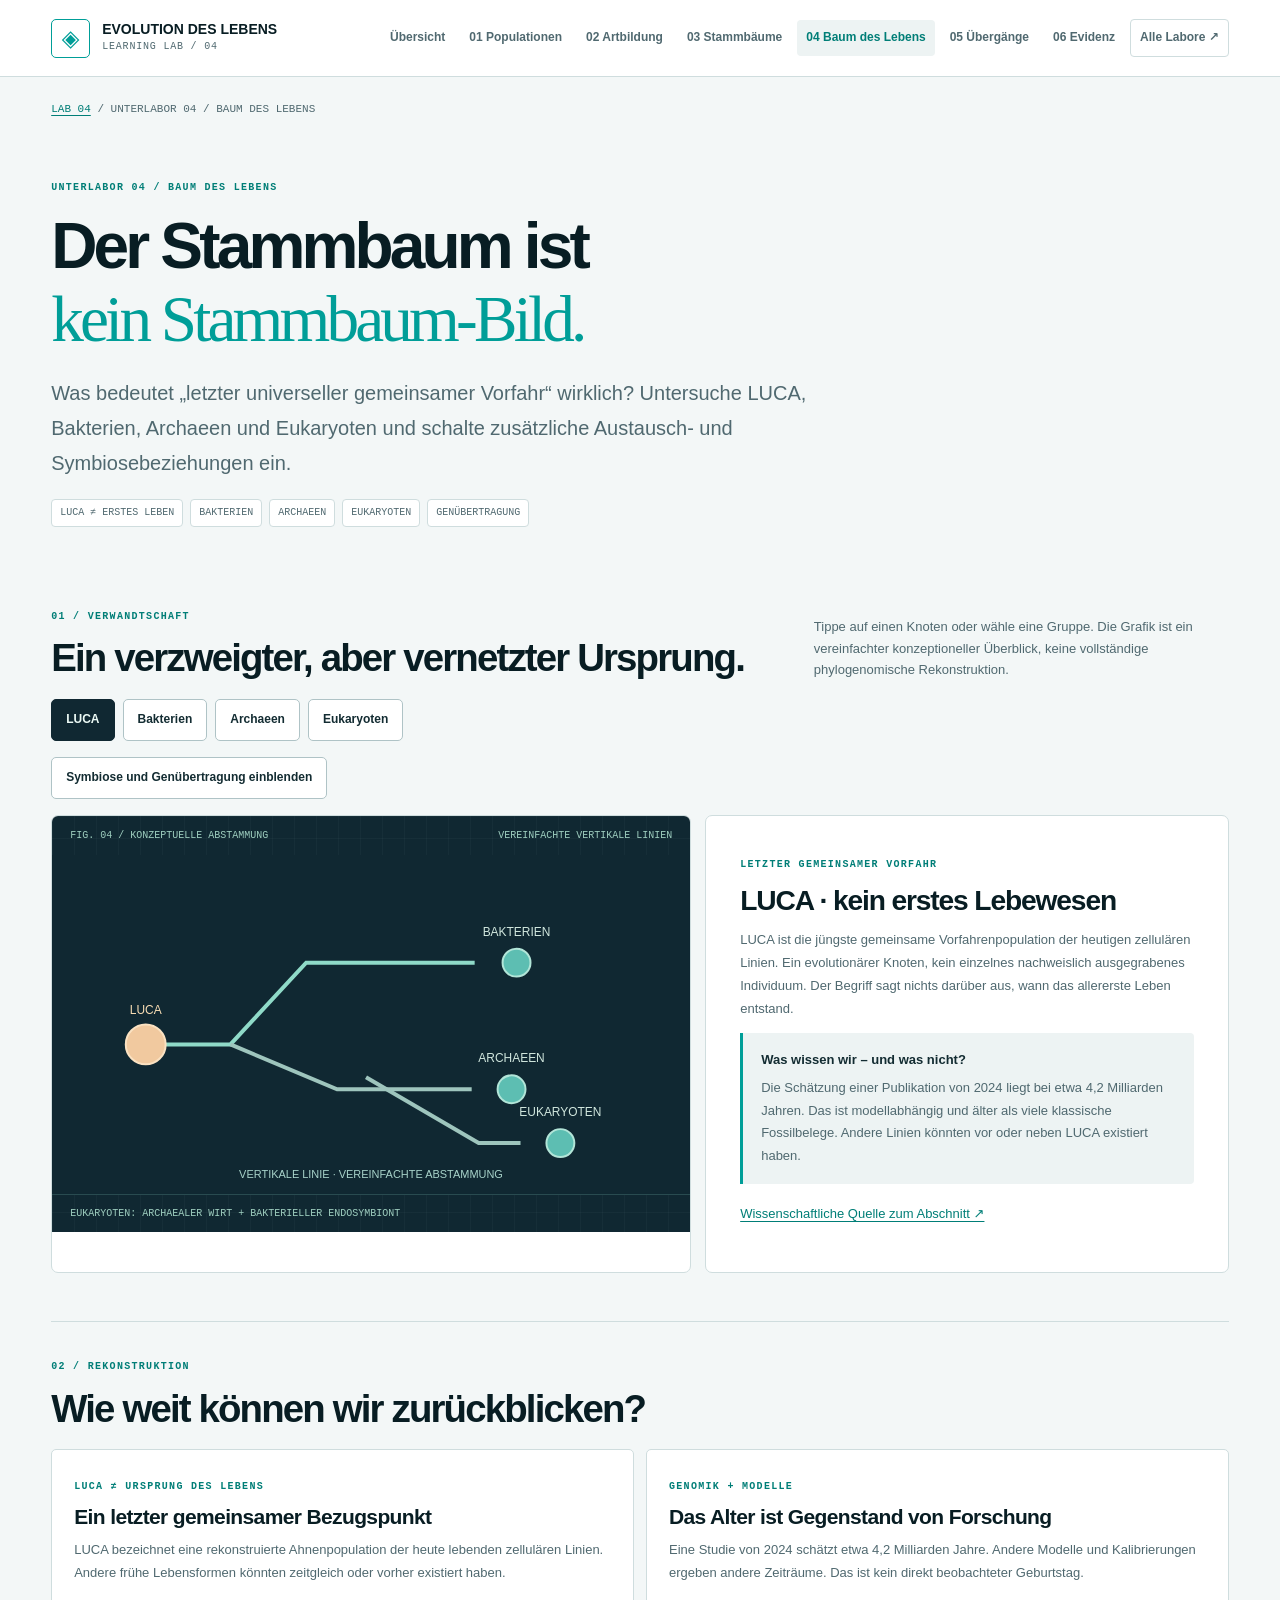
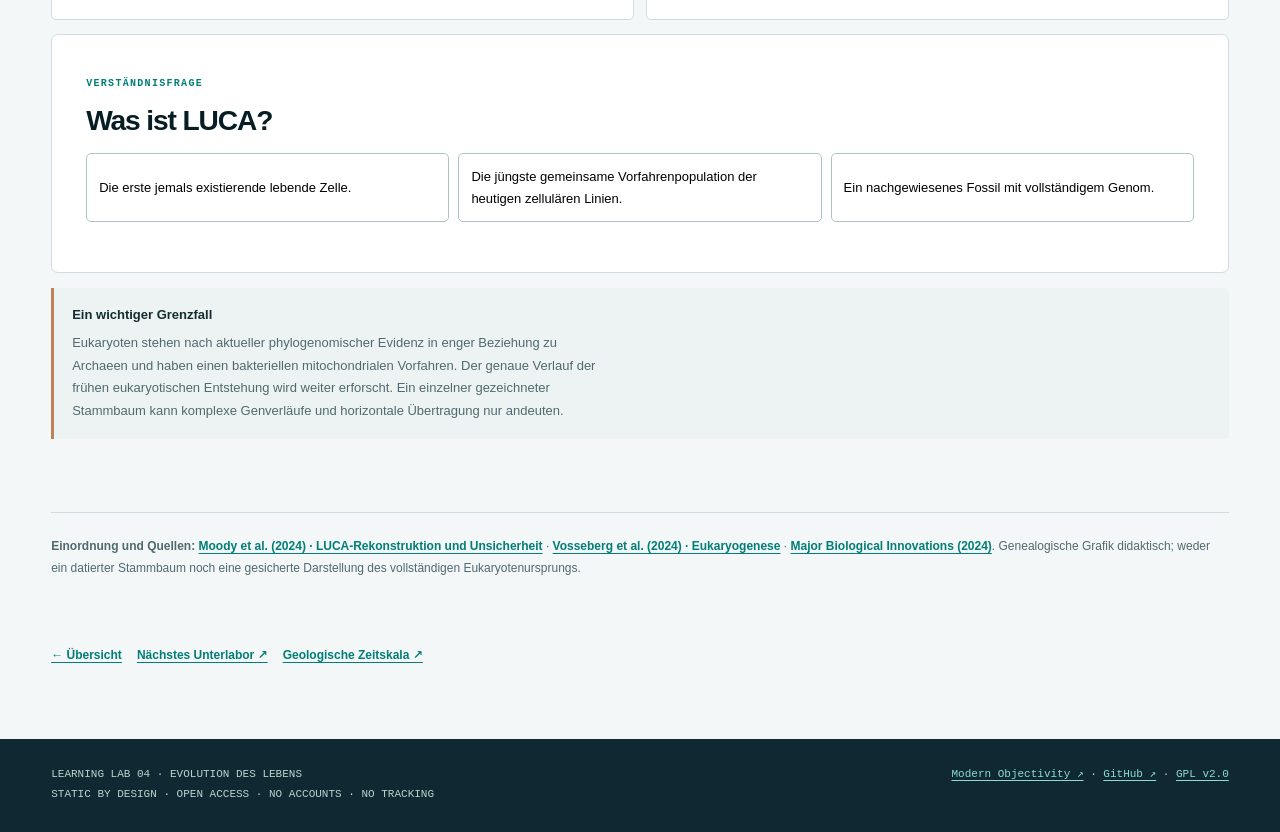
==== commit ae990baf: "fix: load correct interactive runtime in evolution chapters 04 to 06" ====
--- a/04_baum_des_lebens.html
+++ b/04_baum_des_lebens.html
@@ -1,5 +1,5 @@
 <!doctype html><html lang="de"><head><meta charset="utf-8"><meta name="viewport" content="width=device-width,initial-scale=1"><meta name="theme-color" content="#f3f7f7"><meta name="description" content="Was bedeutet „letzter universeller gemeinsamer Vorfahr“ wirklich? Untersuche LUCA, Bakterien, Archaeen und Eukaryoten und schalte zusätzliche Austausch- und Symbiosebeziehungen ein."><title>LUCA und der Baum des Lebens – Evolution des Lebens · LAB 04</title>
-<link rel="stylesheet" href="modern-objectivity.css"><link rel="stylesheet" href="evolution.css"><script defer src="evolution-labs.js"></script></head>
+<link rel="stylesheet" href="modern-objectivity.css"><link rel="stylesheet" href="evolution.css"><script defer src="evolution-later.js"></script></head>
 <body data-module="04"><a class="ev-skip" href="#main">Zum Inhalt springen</a>
 <header class="ev-header"><div class="ev-wrap ev-header-inner"><a class="ev-brand" href="index.html"><span aria-hidden="true">◈</span><span><strong>EVOLUTION DES LEBENS</strong><small>LEARNING LAB / 04</small></span></a><nav class="ev-nav" aria-label="Labornavigation"><a href="index.html">Übersicht</a><a href="01_populationen.html">01 Populationen</a><a href="02_artbildung.html">02 Artbildung</a><a href="03_stammbaeume.html">03 Stammbäume</a><a href="04_baum_des_lebens.html" aria-current="page">04 Baum des Lebens</a><a href="05_uebergaenge.html">05 Übergänge</a><a href="06_evidenz.html">06 Evidenz</a><a class="ev-home" href="https://philippklinz.github.io/learning-labs/">Alle Labore ↗</a></nav></div></header>
 <main id="main" class="ev-wrap"><div class="ev-crumb"><a href="index.html">LAB 04</a> / UNTERLABOR 04 / BAUM DES LEBENS</div><section class="ev-intro"><span class="ev-eye">UNTERLABOR 04 / BAUM DES LEBENS</span><h1>Der Stammbaum ist<br><em>kein Stammbaum-Bild.</em></h1><p>Was bedeutet „letzter universeller gemeinsamer Vorfahr“ wirklich? Untersuche LUCA, Bakterien, Archaeen und Eukaryoten und schalte zusätzliche Austausch- und Symbiosebeziehungen ein.</p><div class="ev-tags"><span>LUCA ≠ ERSTES LEBEN</span><span>BAKTERIEN</span><span>ARCHAEEN</span><span>EUKARYOTEN</span><span>GENÜBERTRAGUNG</span></div></section>
